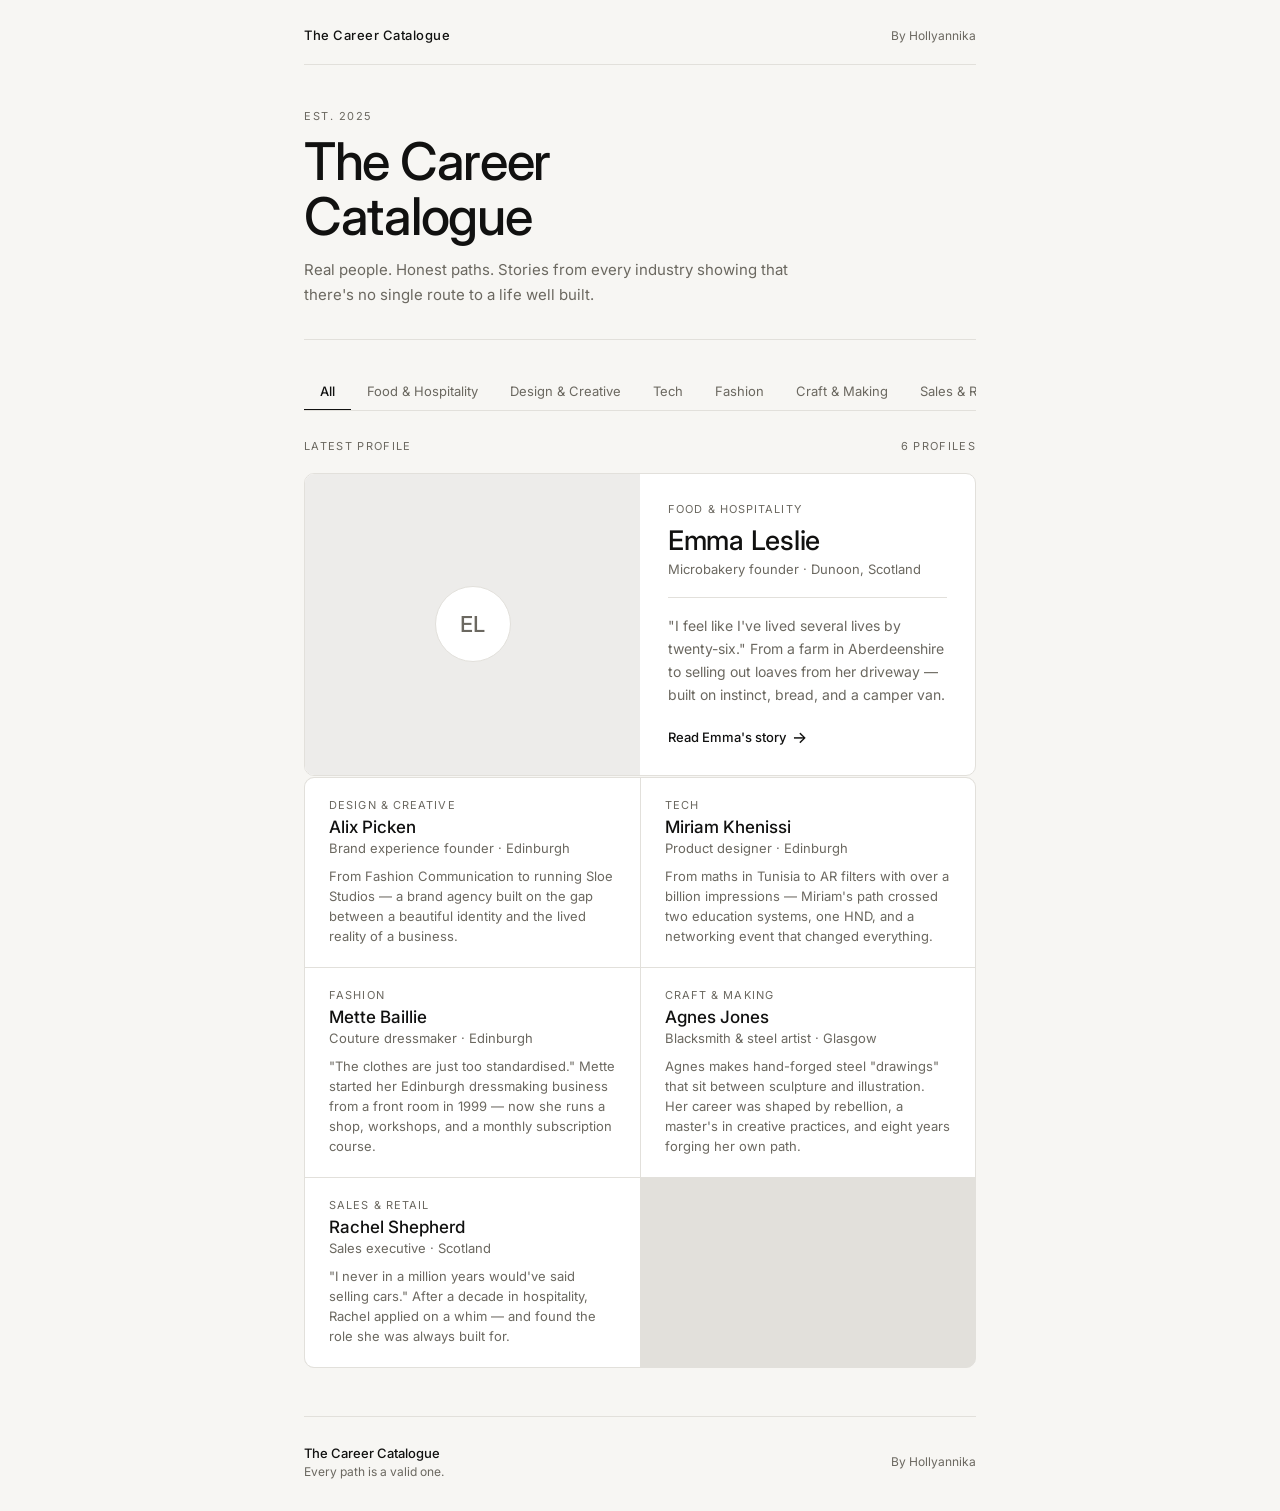
==== index.html @ a8856665 "first upload" ====
<!DOCTYPE html>
<html lang="en">
<head>
  <meta charset="UTF-8" />
  <meta name="viewport" content="width=device-width, initial-scale=1.0" />
  <title>The Career Catalogue</title>
  <meta name="description" content="Real people. Honest paths. Stories from every industry showing that there's no single route to a life well built." />
  <link rel="preconnect" href="https://fonts.googleapis.com" />
  <link rel="preconnect" href="https://fonts.gstatic.com" crossorigin />
  <link href="https://fonts.googleapis.com/css2?family=Inter:wght@400;500&display=swap" rel="stylesheet" />
  <link rel="stylesheet" href="style.css" />
</head>
<body>

  <div class="page">

    <!-- Site Header -->
    <header class="site-header">
      <a href="index.html"><span class="site-title">The Career Catalogue</span></a>
      <span class="site-tagline">By Hollyannika</span>
    </header>

    <!-- Masthead -->
    <section class="masthead">
      <p class="masthead-label">Est. 2025</p>
      <h1 class="masthead-title">The Career<br>Catalogue</h1>
      <p class="masthead-sub">Real people. Honest paths. Stories from every industry showing that there's no single route to a life well built.</p>
    </section>

    <!-- Industry Nav -->
    <nav class="industry-nav" id="industry-nav" aria-label="Browse by industry"></nav>

    <!-- Section Header -->
    <div class="section-header">
      <span class="section-label">Latest profile</span>
      <span class="section-label" id="count"></span>
    </div>

    <!-- Featured Card -->
    <div class="featured" id="featured"></div>

    <!-- Profile Grid -->
    <div class="grid" id="grid"></div>
    <p class="no-results" id="no-results">No profiles in this category yet — more coming soon.</p>

    <!-- Footer -->
    <footer class="site-footer">
      <div>
        <p class="footer-brand">The Career Catalogue</p>
        <p class="footer-sub">Every path is a valid one.</p>
      </div>
      <span class="footer-by">By Hollyannika</span>
    </footer>

  </div><!-- /page -->

  <script src="data.js"></script>
  <script>
    function getInitials(name) {
      return name.split(' ').map(n => n[0]).join('').toUpperCase();
    }

    function renderFeatured(profile) {
      return `
        <div class="feat-img">
          <div class="feat-initials">${getInitials(profile.name)}</div>
        </div>
        <div class="feat-body">
          <div>
            <p class="feat-industry">${profile.industryLabel}</p>
            <h2 class="feat-name">${profile.name}</h2>
            <p class="feat-role">${profile.role} · ${profile.location}</p>
            <p class="feat-hook">${profile.hook}</p>
          </div>
          <a class="feat-link" href="article.html?id=${profile.id}">
            Read ${profile.name.split(' ')[0]}'s story <span class="arrow">→</span>
          </a>
        </div>`;
    }

    function renderCard(profile) {
      return `
        <a class="card" href="article.html?id=${profile.id}" data-industry="${profile.industry}">
          <p class="card-industry">${profile.industryLabel}</p>
          <p class="card-name">${profile.name}</p>
          <p class="card-role">${profile.role} · ${profile.location}</p>
          <p class="card-hook">${profile.hook}</p>
        </a>`;
    }

    function render(filterIndustry) {
      // Build nav
      const nav = document.getElementById('industry-nav');
      nav.innerHTML = industries.map(ind => `
        <button
          onclick="render('${ind.value}')"
          class="${filterIndustry === ind.value ? 'active' : ''}"
          aria-pressed="${filterIndustry === ind.value}">
          ${ind.label}
        </button>`).join('');

      // Filter profiles
      const filtered = filterIndustry === 'all'
        ? profiles
        : profiles.filter(p => p.industry === filterIndustry);

      // Featured = first in filtered list
      const featured = filtered[0];
      const rest = filtered.slice(1);

      // Update count
      document.getElementById('count').textContent =
        filtered.length + (filtered.length === 1 ? ' profile' : ' profiles');

      // Render featured
      const featEl = document.getElementById('featured');
      if (featured) {
        featEl.innerHTML = renderFeatured(featured);
        featEl.style.display = '';
      } else {
        featEl.style.display = 'none';
      }

      // Render grid
      const gridEl = document.getElementById('grid');
      const noResults = document.getElementById('no-results');

      if (rest.length > 0) {
        gridEl.innerHTML = rest.map(renderCard).join('');
        gridEl.style.display = '';
        noResults.style.display = 'none';
      } else if (!featured) {
        gridEl.innerHTML = '';
        gridEl.style.display = 'none';
        noResults.style.display = 'block';
      } else {
        gridEl.innerHTML = '';
        gridEl.style.display = 'none';
        noResults.style.display = 'none';
      }
    }

    // Initial render
    render('all');
  </script>

</body>
</html>
---- style.css ----
/* ============================================================
   THE CAREER CATALOGUE — style.css
   Shared styles across index.html and article.html
   ============================================================ */

/* --- Reset & Base ----------------------------------------- */
*, *::before, *::after {
  box-sizing: border-box;
  margin: 0;
  padding: 0;
}

:root {
  --black: #111110;
  --off-white: #F7F6F3;
  --mid: #6B6860;
  --light: #C8C6C0;
  --border: #E2E0DB;
  --accent: #111110;
  --font: 'Inter', system-ui, -apple-system, sans-serif;
  --max: 720px;
  --radius: 10px;
}

html {
  font-size: 16px;
  -webkit-font-smoothing: antialiased;
}

body {
  font-family: var(--font);
  background: var(--off-white);
  color: var(--black);
  min-height: 100vh;
}

a {
  color: inherit;
  text-decoration: none;
}

/* --- Layout ----------------------------------------------- */
.page {
  max-width: var(--max);
  margin: 0 auto;
  padding: 0 1.5rem;
}

/* --- Site Header ------------------------------------------ */
.site-header {
  border-bottom: 0.5px solid var(--border);
  padding: 1.5rem 0 1.25rem;
  display: flex;
  justify-content: space-between;
  align-items: baseline;
}

.site-header a {
  text-decoration: none;
}

.site-title {
  font-size: 13px;
  font-weight: 500;
  letter-spacing: 0.04em;
  color: var(--black);
}

.site-tagline {
  font-size: 12px;
  color: var(--mid);
}

/* --- Masthead (homepage hero) ----------------------------- */
.masthead {
  padding: 2.75rem 0 2rem;
  border-bottom: 0.5px solid var(--border);
}

.masthead-label {
  font-size: 11px;
  letter-spacing: 0.14em;
  text-transform: uppercase;
  color: var(--mid);
  margin-bottom: 0.75rem;
}

.masthead-title {
  font-size: clamp(36px, 6vw, 52px);
  font-weight: 500;
  letter-spacing: -0.025em;
  line-height: 1.05;
  color: var(--black);
}

.masthead-sub {
  font-size: 15px;
  color: var(--mid);
  margin-top: 0.85rem;
  line-height: 1.65;
  max-width: 500px;
}

/* --- Industry Nav ----------------------------------------- */
.industry-nav {
  display: flex;
  overflow-x: auto;
  border-bottom: 0.5px solid var(--border);
  margin-top: 2rem;
  -ms-overflow-style: none;
  scrollbar-width: none;
}

.industry-nav::-webkit-scrollbar {
  display: none;
}

.industry-nav button {
  background: none;
  border: none;
  border-bottom: 2px solid transparent;
  padding: 0.65rem 1rem 0.6rem;
  font-size: 13px;
  font-family: var(--font);
  color: var(--mid);
  cursor: pointer;
  white-space: nowrap;
  margin-bottom: -0.5px;
  transition: color 0.15s;
}

.industry-nav button:hover {
  color: var(--black);
}

.industry-nav button.active {
  color: var(--black);
  border-bottom: 1.5px solid var(--black);
  font-weight: 500;
}

/* --- Section Header --------------------------------------- */
.section-header {
  display: flex;
  justify-content: space-between;
  align-items: baseline;
  padding: 1.75rem 0 1.25rem;
}

.section-label {
  font-size: 11px;
  letter-spacing: 0.12em;
  text-transform: uppercase;
  color: var(--mid);
}

/* --- Featured Card ---------------------------------------- */
.featured {
  display: grid;
  grid-template-columns: 1fr 1fr;
  border: 0.5px solid var(--border);
  border-radius: var(--radius);
  overflow: hidden;
  background: white;
  margin-bottom: 1px;
}

.feat-img {
  background: #EDECEA;
  min-height: 280px;
  display: flex;
  align-items: center;
  justify-content: center;
}

.feat-initials {
  width: 76px;
  height: 76px;
  border-radius: 50%;
  background: white;
  border: 0.5px solid var(--border);
  display: flex;
  align-items: center;
  justify-content: center;
  font-size: 22px;
  font-weight: 500;
  color: var(--mid);
}

.feat-body {
  padding: 1.75rem;
  display: flex;
  flex-direction: column;
  justify-content: space-between;
}

.feat-industry {
  font-size: 11px;
  letter-spacing: 0.1em;
  text-transform: uppercase;
  color: var(--mid);
  margin-bottom: 0.6rem;
}

.feat-name {
  font-size: 27px;
  font-weight: 500;
  color: var(--black);
  letter-spacing: -0.01em;
  line-height: 1.15;
}

.feat-role {
  font-size: 13px;
  color: var(--mid);
  margin-top: 0.3rem;
}

.feat-hook {
  font-size: 14px;
  color: var(--mid);
  line-height: 1.65;
  margin-top: 1.25rem;
  border-top: 0.5px solid var(--border);
  padding-top: 1rem;
}

.feat-link {
  margin-top: 1.25rem;
  display: inline-flex;
  align-items: center;
  gap: 6px;
  font-size: 13px;
  color: var(--black);
  font-weight: 500;
  text-decoration: none;
}

.feat-link:hover {
  text-decoration: underline;
}

.feat-link .arrow {
  font-size: 16px;
}

/* --- Profile Grid ----------------------------------------- */
.grid {
  display: grid;
  grid-template-columns: 1fr 1fr;
  gap: 1px;
  background: var(--border);
  border: 0.5px solid var(--border);
  border-radius: var(--radius);
  overflow: hidden;
  margin-top: 1px;
}

.card {
  background: white;
  padding: 1.25rem 1.5rem;
  display: block;
  text-decoration: none;
  transition: background 0.12s;
}

.card:hover {
  background: #F2F0EC;
}

.card-industry {
  font-size: 11px;
  letter-spacing: 0.1em;
  text-transform: uppercase;
  color: var(--mid);
  margin-bottom: 0.35rem;
}

.card-name {
  font-size: 17px;
  font-weight: 500;
  color: var(--black);
}

.card-role {
  font-size: 13px;
  color: var(--mid);
  margin-top: 0.15rem;
}

.card-hook {
  font-size: 13px;
  color: var(--mid);
  line-height: 1.55;
  margin-top: 0.65rem;
}

/* --- No results state ------------------------------------- */
.no-results {
  background: white;
  border: 0.5px solid var(--border);
  border-radius: var(--radius);
  padding: 3rem;
  text-align: center;
  color: var(--mid);
  font-size: 14px;
  margin-top: 1px;
  display: none;
}

/* --- Footer ----------------------------------------------- */
.site-footer {
  border-top: 0.5px solid var(--border);
  padding: 1.75rem 0 2rem;
  display: flex;
  justify-content: space-between;
  align-items: center;
  margin-top: 3rem;
}

.footer-brand {
  font-size: 13px;
  font-weight: 500;
  color: var(--black);
}

.footer-sub {
  font-size: 12px;
  color: var(--mid);
  margin-top: 3px;
}

.footer-by {
  font-size: 12px;
  color: var(--mid);
}

/* --- Article Page ----------------------------------------- */
.article-header {
  padding: 2.5rem 0 2rem;
  border-bottom: 0.5px solid var(--border);
}

.article-back {
  display: inline-flex;
  align-items: center;
  gap: 6px;
  font-size: 13px;
  color: var(--mid);
  text-decoration: none;
  margin-bottom: 2rem;
}

.article-back:hover {
  color: var(--black);
}

.article-industry {
  font-size: 11px;
  letter-spacing: 0.12em;
  text-transform: uppercase;
  color: var(--mid);
  margin-bottom: 0.75rem;
}

.article-title {
  font-size: clamp(28px, 5vw, 40px);
  font-weight: 500;
  letter-spacing: -0.02em;
  line-height: 1.1;
  color: var(--black);
}

.article-subtitle {
  font-size: 15px;
  color: var(--mid);
  margin-top: 0.5rem;
}

.article-meta {
  display: flex;
  gap: 1.5rem;
  margin-top: 1.5rem;
  padding-top: 1.25rem;
  border-top: 0.5px solid var(--border);
}

.article-meta-item {
  display: flex;
  flex-direction: column;
  gap: 3px;
}

.article-meta-label {
  font-size: 10px;
  letter-spacing: 0.12em;
  text-transform: uppercase;
  color: var(--light);
}

.article-meta-value {
  font-size: 13px;
  color: var(--mid);
}

/* --- Article Photo placeholder ---------------------------- */
.article-photo {
  width: 100%;
  aspect-ratio: 16/7;
  background: #EDECEA;
  border-radius: var(--radius);
  margin: 2rem 0;
  display: flex;
  align-items: center;
  justify-content: center;
}

.article-photo-initials {
  width: 88px;
  height: 88px;
  border-radius: 50%;
  background: white;
  border: 0.5px solid var(--border);
  display: flex;
  align-items: center;
  justify-content: center;
  font-size: 26px;
  font-weight: 500;
  color: var(--mid);
}

/* --- Article Body ----------------------------------------- */
.article-intro {
  font-size: 17px;
  line-height: 1.7;
  color: var(--black);
  margin-bottom: 2rem;
}

.article-section {
  margin-bottom: 2rem;
}

.article-section-heading {
  font-size: 12px;
  letter-spacing: 0.12em;
  text-transform: uppercase;
  color: var(--mid);
  margin-bottom: 0.6rem;
}

.article-section-body {
  font-size: 15px;
  line-height: 1.75;
  color: #3A3936;
}

/* --- Pull Quote ------------------------------------------- */
.pull-quote {
  border-left: 2px solid var(--black);
  padding: 0.75rem 0 0.75rem 1.5rem;
  margin: 2.5rem 0;
}

.pull-quote p {
  font-size: 20px;
  font-weight: 500;
  line-height: 1.45;
  color: var(--black);
  font-style: italic;
  letter-spacing: -0.01em;
}

/* --- Advice & Uni boxes ----------------------------------- */
.info-grid {
  display: grid;
  grid-template-columns: 1fr 1fr;
  gap: 1px;
  background: var(--border);
  border: 0.5px solid var(--border);
  border-radius: var(--radius);
  overflow: hidden;
  margin: 2.5rem 0;
}

.info-box {
  background: white;
  padding: 1.5rem;
}

.info-box-label {
  font-size: 10px;
  letter-spacing: 0.12em;
  text-transform: uppercase;
  color: var(--mid);
  margin-bottom: 0.6rem;
}

.info-box-text {
  font-size: 14px;
  line-height: 1.65;
  color: var(--black);
}

/* --- Article Divider -------------------------------------- */
.article-divider {
  border: none;
  border-top: 0.5px solid var(--border);
  margin: 2.5rem 0;
}

/* --- More profiles section -------------------------------- */
.more-section {
  margin: 3rem 0 2rem;
}

.more-title {
  font-size: 11px;
  letter-spacing: 0.12em;
  text-transform: uppercase;
  color: var(--mid);
  margin-bottom: 1rem;
}

/* --- Responsive ------------------------------------------- */
@media (max-width: 600px) {
  .featured {
    grid-template-columns: 1fr;
  }

  .feat-img {
    min-height: 180px;
  }

  .grid {
    grid-template-columns: 1fr;
  }

  .info-grid {
    grid-template-columns: 1fr;
  }

  .site-tagline {
    display: none;
  }

  .article-meta {
    flex-wrap: wrap;
    gap: 1rem;
  }
}
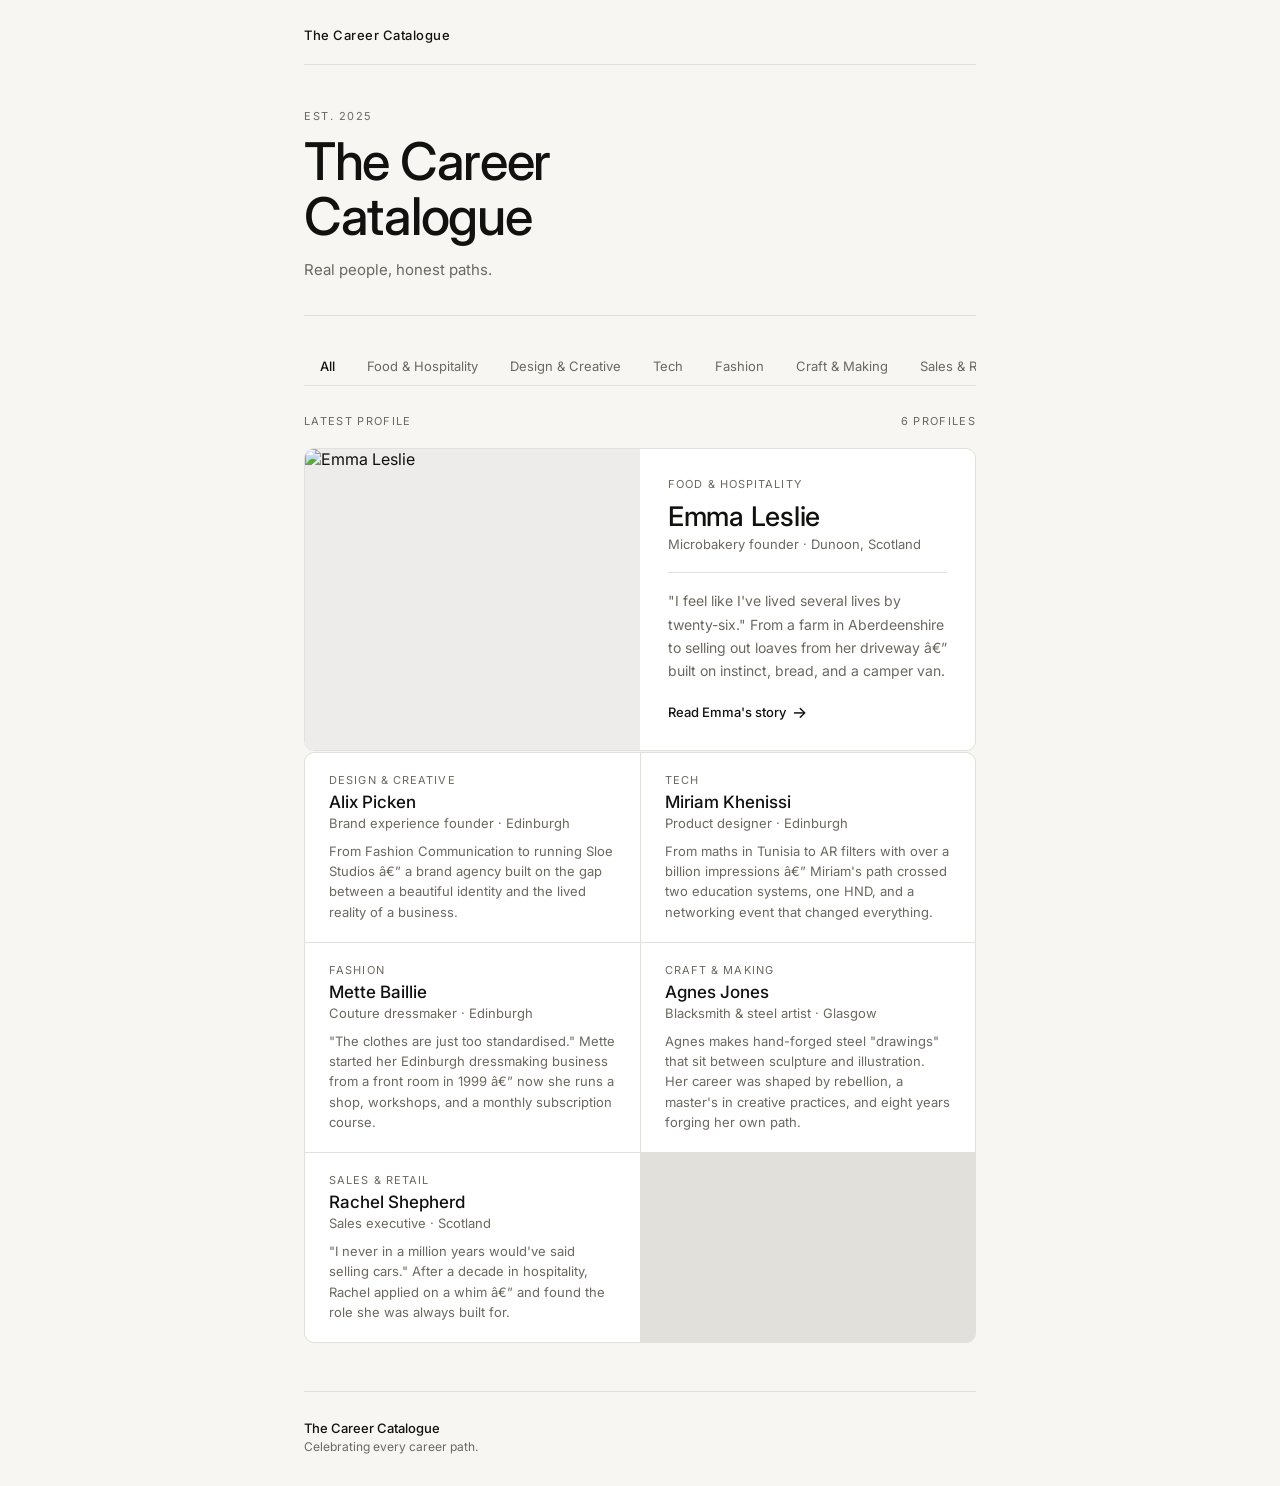
==== commit b6ec4c0a: "Update site tagline and footer text" ====
--- a/index.html
+++ b/index.html
@@ -17,14 +17,13 @@
     <!-- Site Header -->
     <header class="site-header">
       <a href="index.html"><span class="site-title">The Career Catalogue</span></a>
-      <span class="site-tagline">By Hollyannika</span>
     </header>
 
     <!-- Masthead -->
     <section class="masthead">
       <p class="masthead-label">Est. 2025</p>
       <h1 class="masthead-title">The Career<br>Catalogue</h1>
-      <p class="masthead-sub">Real people. Honest paths. Stories from every industry showing that there's no single route to a life well built.</p>
+      <p class="masthead-sub">Real people, honest paths.</p>
     </section>
 
     <!-- Industry Nav -->
@@ -47,9 +46,8 @@
     <footer class="site-footer">
       <div>
         <p class="footer-brand">The Career Catalogue</p>
-        <p class="footer-sub">Every path is a valid one.</p>
+        <p class="footer-sub">Celebrating every career path.</p>
       </div>
-      <span class="footer-by">By Hollyannika</span>
     </footer>
 
   </div><!-- /page -->
@@ -63,7 +61,9 @@
     function renderFeatured(profile) {
       return `
         <div class="feat-img">
-          <div class="feat-initials">${getInitials(profile.name)}</div>
+          ${profile.image
+            ? `<img src="images/${profile.image}" alt="${profile.name}" style="width:100%;height:100%;object-fit:cover;" />`
+            : `<div class="feat-initials">${getInitials(profile.name)}</div>`}
         </div>
         <div class="feat-body">
           <div>
